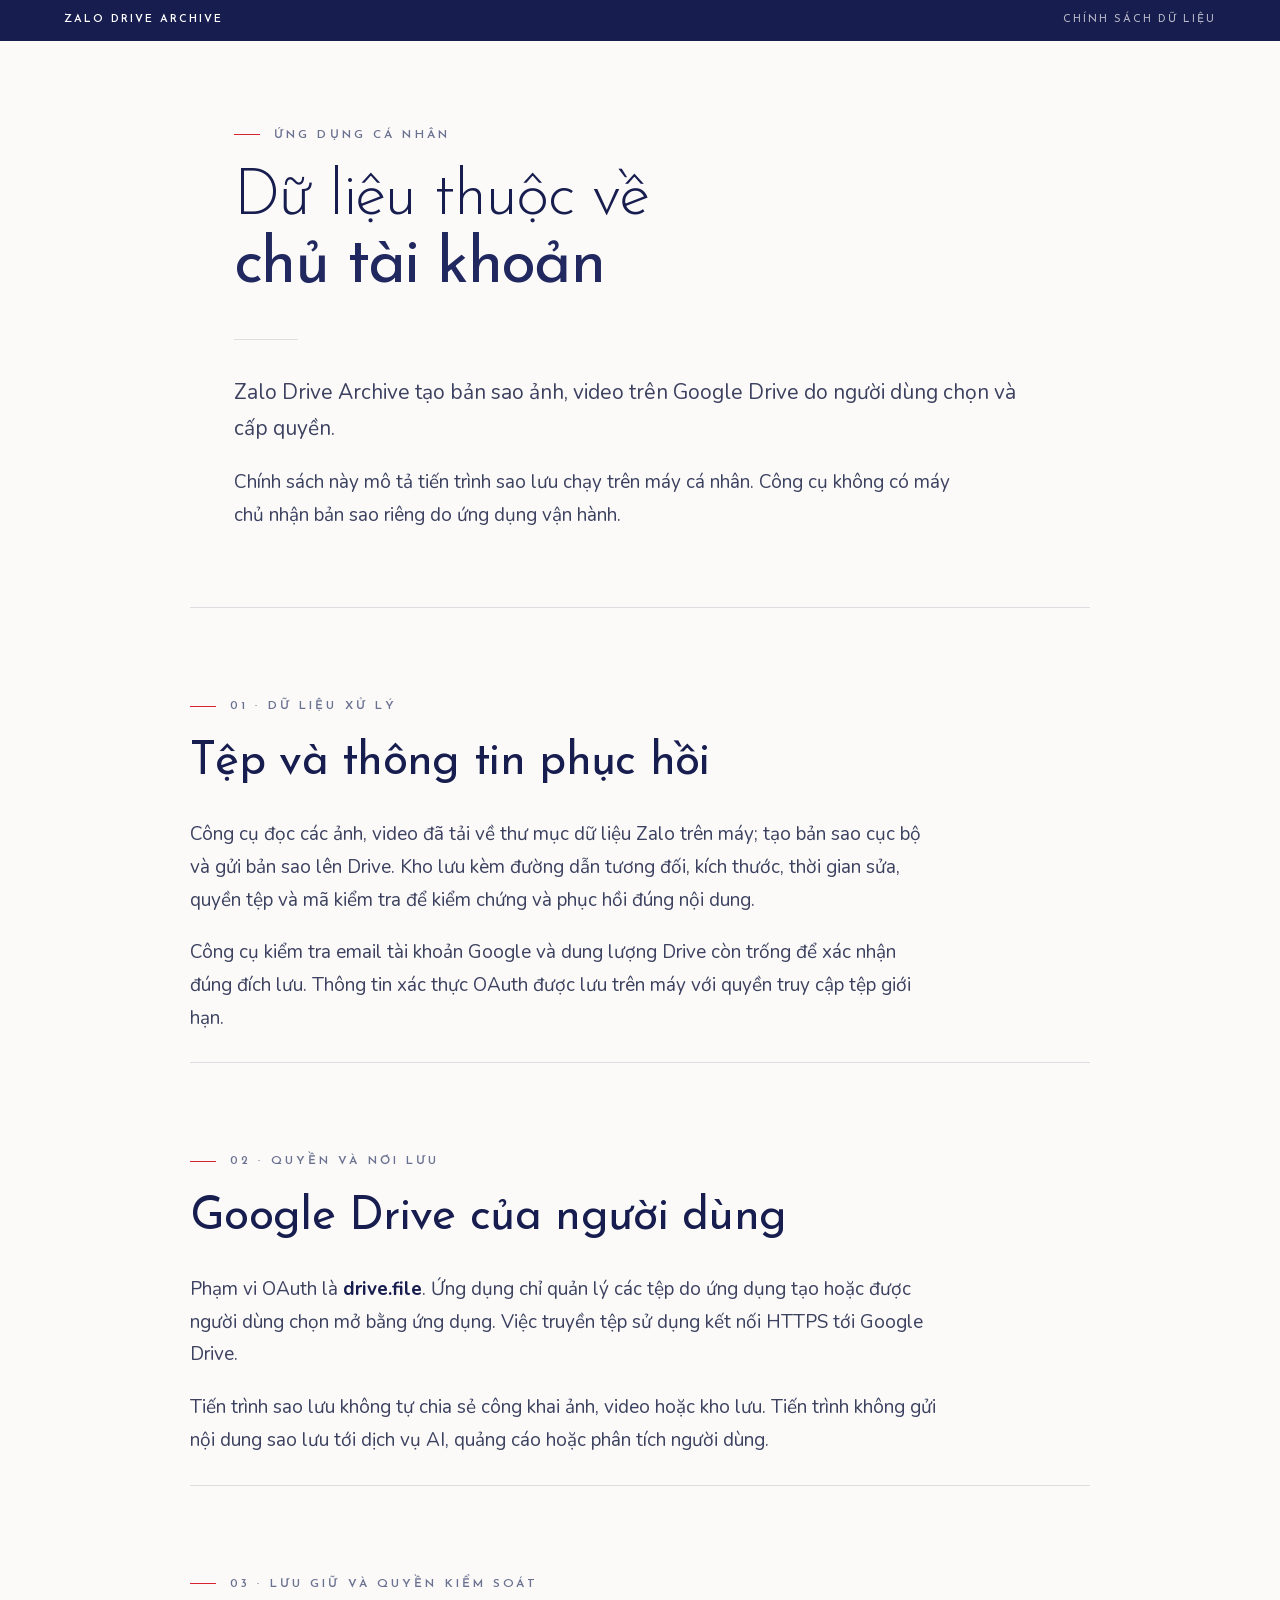
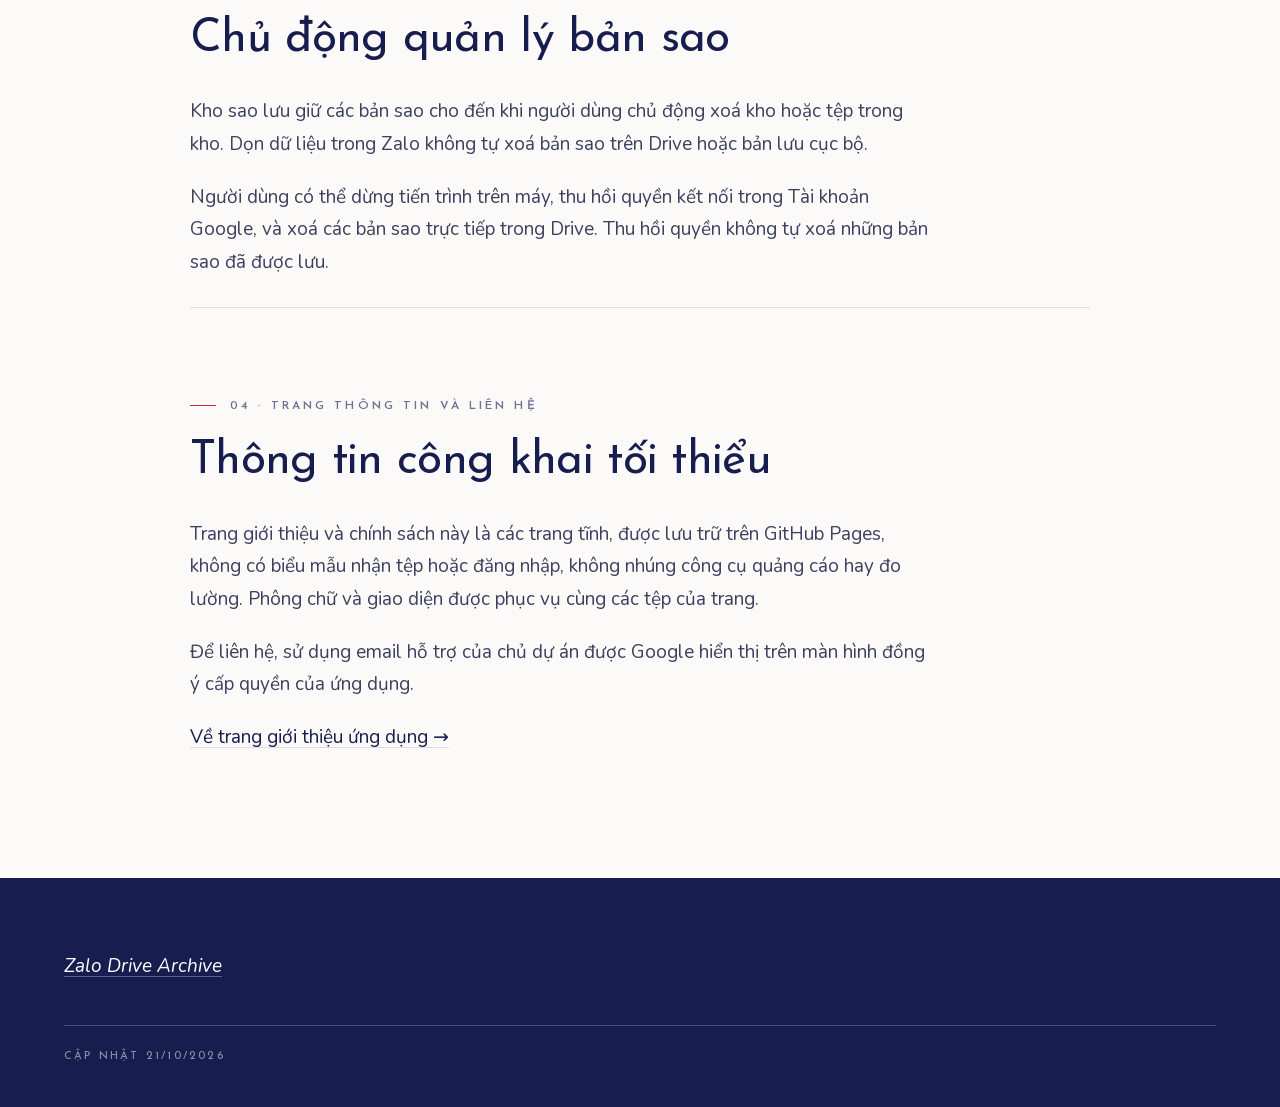
==== privacy.html @ b997717b "Add personal backup app information and data policy" ====
<!doctype html>
<html lang="vi">
<head>
  <meta charset="utf-8"><meta name="viewport" content="width=device-width, initial-scale=1">
  <meta name="robots" content="noindex,nofollow"><meta name="referrer" content="no-referrer">
  <title>Zalo Drive Archive — Chính sách dữ liệu</title>
  <link rel="stylesheet" href="fonts.css"><link rel="stylesheet" href="style.css">
</head>
<body class="fg-body">
  <div class="fg-strip"><div class="fg-wrap"><b>Zalo Drive Archive</b><span>Chính sách dữ liệu</span></div></div>
  <main>
    <header class="fg-hero"><div class="fg-wrap fg-col">
      <p class="fg-eyebrow">Ứng dụng cá nhân</p>
      <h1 class="fg-display">Dữ liệu thuộc về<br><em>chủ tài khoản</em></h1>
      <hr class="fg-shortrule">
      <p class="fg-lead">Zalo Drive Archive tạo bản sao ảnh, video trên Google Drive do người dùng chọn và cấp quyền.</p>
      <p>Chính sách này mô tả tiến trình sao lưu chạy trên máy cá nhân. Công cụ không có máy chủ nhận bản sao riêng do ứng dụng vận hành.</p>
    </div></header>
    <section class="fg-wrap fg-col fg-section fg-sep">
      <p class="fg-eyebrow">01 · Dữ liệu xử lý</p>
      <h2 class="fg-h2">Tệp và thông tin phục hồi</h2>
      <p>Công cụ đọc các ảnh, video đã tải về thư mục dữ liệu Zalo trên máy; tạo bản sao cục bộ và gửi bản sao lên Drive. Kho lưu kèm đường dẫn tương đối, kích thước, thời gian sửa, quyền tệp và mã kiểm tra để kiểm chứng và phục hồi đúng nội dung.</p>
      <p>Công cụ kiểm tra email tài khoản Google và dung lượng Drive còn trống để xác nhận đúng đích lưu. Thông tin xác thực OAuth được lưu trên máy với quyền truy cập tệp giới hạn.</p>
    </section>
    <section class="fg-wrap fg-col fg-section fg-sep">
      <p class="fg-eyebrow">02 · Quyền và nơi lưu</p>
      <h2 class="fg-h2">Google Drive của người dùng</h2>
      <p>Phạm vi OAuth là <strong>drive.file</strong>. Ứng dụng chỉ quản lý các tệp do ứng dụng tạo hoặc được người dùng chọn mở bằng ứng dụng. Việc truyền tệp sử dụng kết nối HTTPS tới Google Drive.</p>
      <p>Tiến trình sao lưu không tự chia sẻ công khai ảnh, video hoặc kho lưu. Tiến trình không gửi nội dung sao lưu tới dịch vụ AI, quảng cáo hoặc phân tích người dùng.</p>
    </section>
    <section class="fg-wrap fg-col fg-section fg-sep">
      <p class="fg-eyebrow">03 · Lưu giữ và quyền kiểm soát</p>
      <h2 class="fg-h2">Chủ động quản lý bản sao</h2>
      <p>Kho sao lưu giữ các bản sao cho đến khi người dùng chủ động xoá kho hoặc tệp trong kho. Dọn dữ liệu trong Zalo không tự xoá bản sao trên Drive hoặc bản lưu cục bộ.</p>
      <p>Người dùng có thể dừng tiến trình trên máy, thu hồi quyền kết nối trong Tài khoản Google, và xoá các bản sao trực tiếp trong Drive. Thu hồi quyền không tự xoá những bản sao đã được lưu.</p>
    </section>
    <section class="fg-wrap fg-col fg-section fg-sep">
      <p class="fg-eyebrow">04 · Trang thông tin và liên hệ</p>
      <h2 class="fg-h2">Thông tin công khai tối thiểu</h2>
      <p>Trang giới thiệu và chính sách này là các trang tĩnh, được lưu trữ trên GitHub Pages, không có biểu mẫu nhận tệp hoặc đăng nhập, không nhúng công cụ quảng cáo hay đo lường. Phông chữ và giao diện được phục vụ cùng các tệp của trang.</p>
      <p>Để liên hệ, sử dụng email hỗ trợ của chủ dự án được Google hiển thị trên màn hình đồng ý cấp quyền của ứng dụng.</p>
      <p><a href="index.html">Về trang giới thiệu ứng dụng →</a></p>
    </section>
  </main>
  <footer class="fg-close"><div class="fg-wrap"><p><a href="index.html">Zalo Drive Archive</a></p><span class="fg-meta">Cập nhật 21/10/2026</span></div></footer>
</body>
</html>
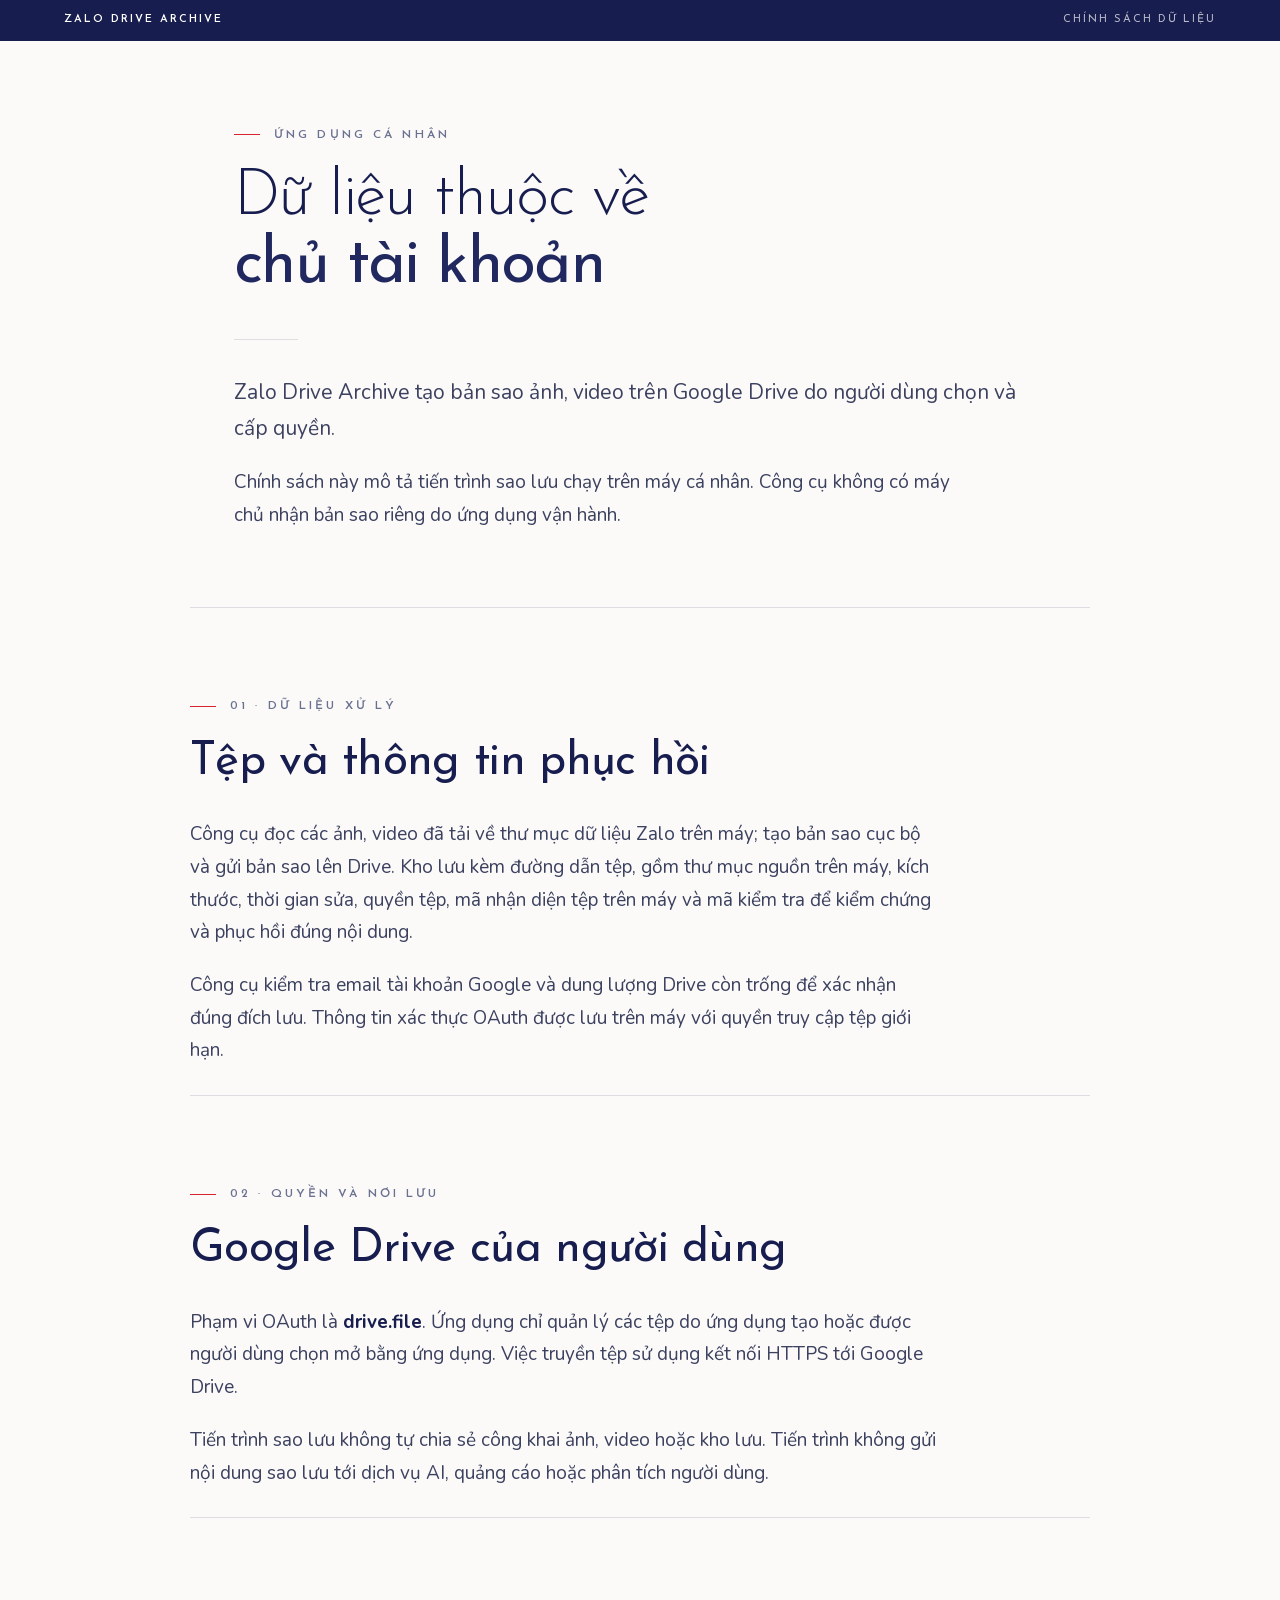
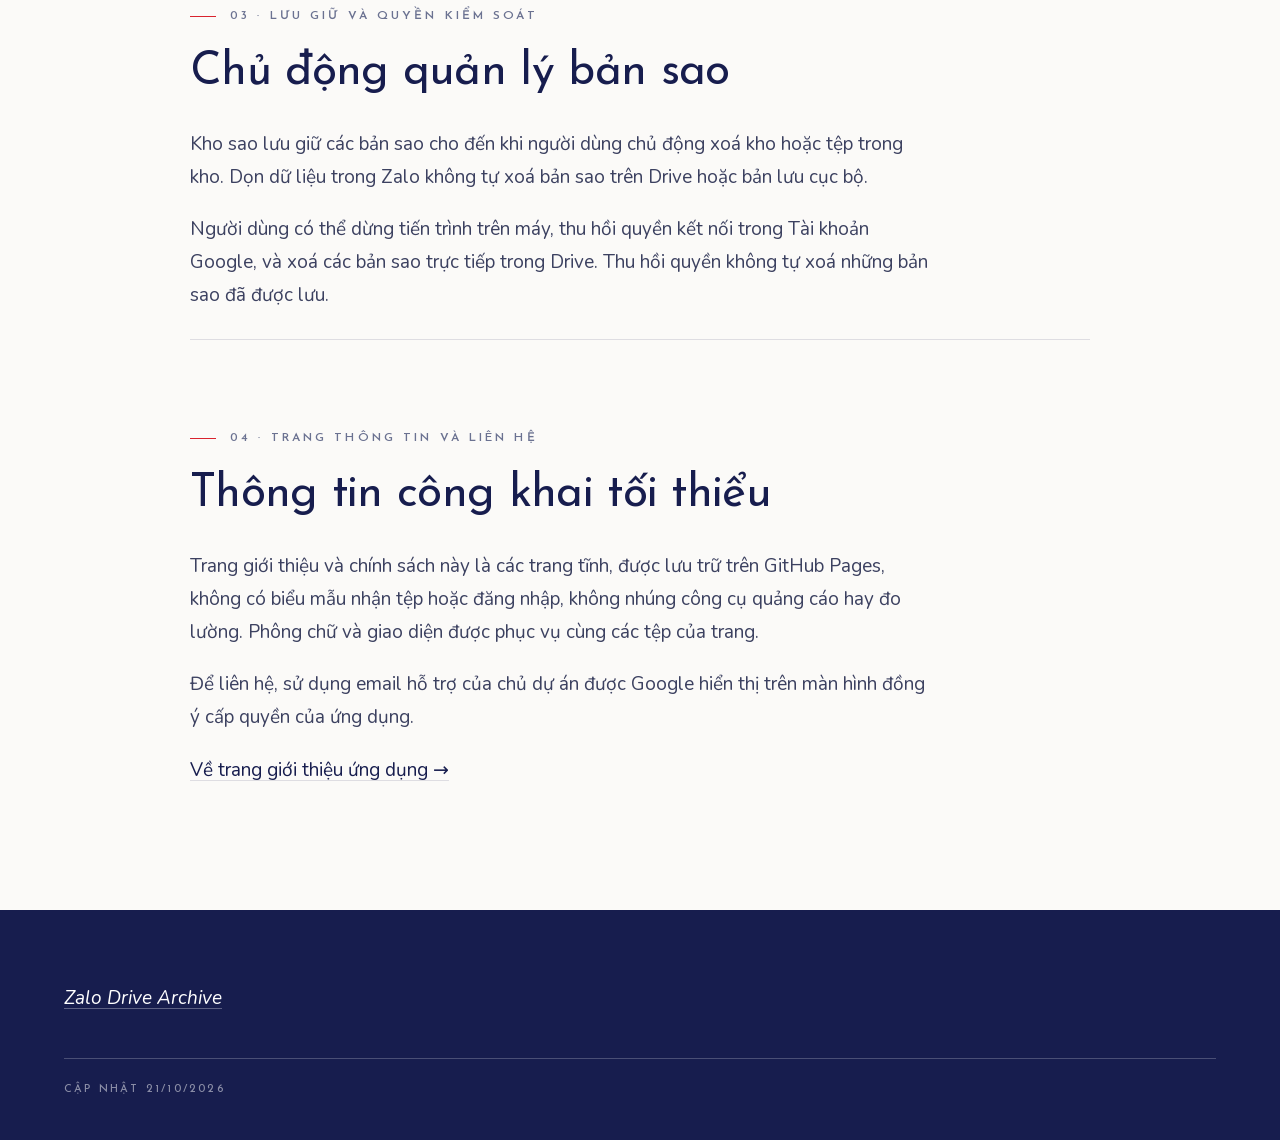
==== commit b2fc0f99: "Describe file identity metadata stored in backup manifests" ====
--- a/privacy.html
+++ b/privacy.html
@@ -19,7 +19,7 @@
     <section class="fg-wrap fg-col fg-section fg-sep">
       <p class="fg-eyebrow">01 · Dữ liệu xử lý</p>
       <h2 class="fg-h2">Tệp và thông tin phục hồi</h2>
-      <p>Công cụ đọc các ảnh, video đã tải về thư mục dữ liệu Zalo trên máy; tạo bản sao cục bộ và gửi bản sao lên Drive. Kho lưu kèm đường dẫn tương đối, kích thước, thời gian sửa, quyền tệp và mã kiểm tra để kiểm chứng và phục hồi đúng nội dung.</p>
+      <p>Công cụ đọc các ảnh, video đã tải về thư mục dữ liệu Zalo trên máy; tạo bản sao cục bộ và gửi bản sao lên Drive. Kho lưu kèm đường dẫn tệp, gồm thư mục nguồn trên máy, kích thước, thời gian sửa, quyền tệp, mã nhận diện tệp trên máy và mã kiểm tra để kiểm chứng và phục hồi đúng nội dung.</p>
       <p>Công cụ kiểm tra email tài khoản Google và dung lượng Drive còn trống để xác nhận đúng đích lưu. Thông tin xác thực OAuth được lưu trên máy với quyền truy cập tệp giới hạn.</p>
     </section>
     <section class="fg-wrap fg-col fg-section fg-sep">
